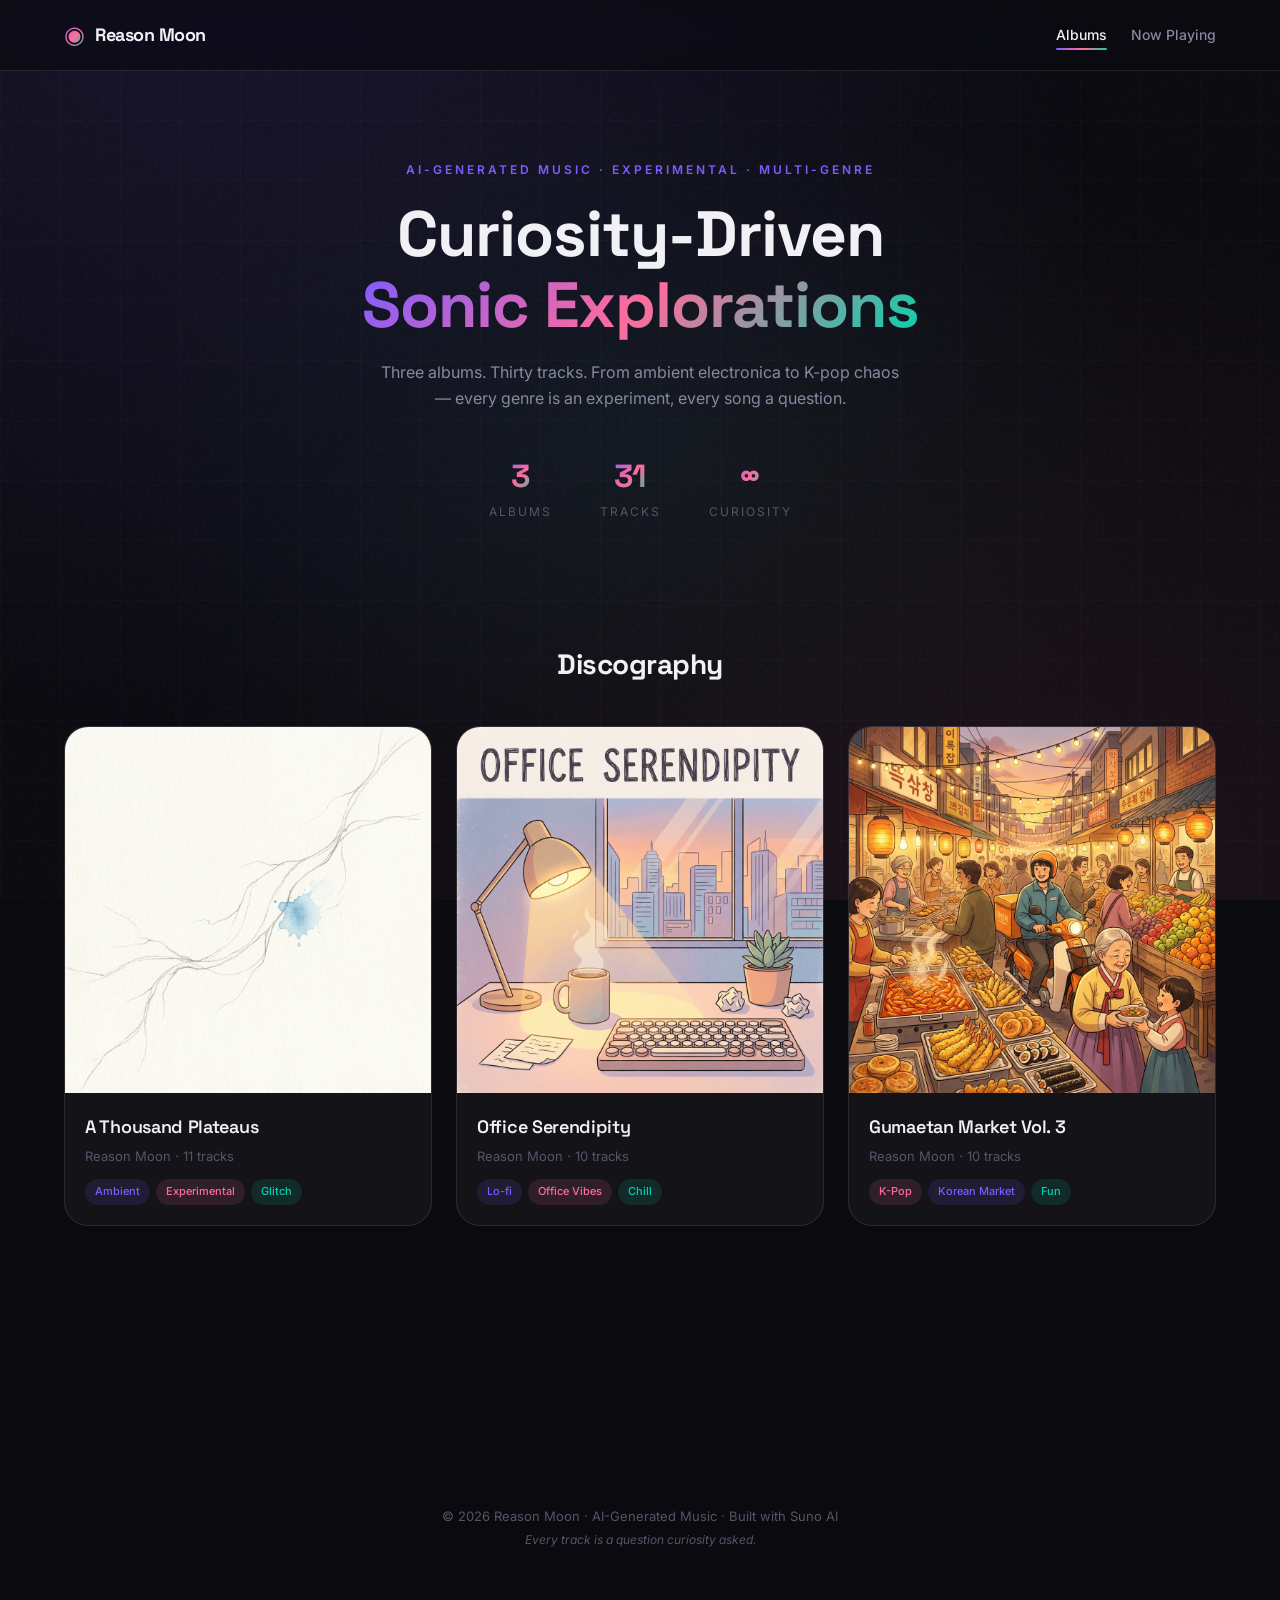
==== index.html @ c71a900c "feat: Premium multi-album showcase player with glassmorphism UI - Redesigned index.html with dark gr" ====
<!DOCTYPE html>
<html lang="en">
<head>
    <meta charset="UTF-8">
    <meta name="viewport" content="width=device-width, initial-scale=1.0">
    <meta name="description" content="Reason Moon — AI-generated experimental music albums. Curiosity-driven sonic explorations across ambient, lo-fi, industrial, shoegaze, K-pop and more.">
    <title>Reason Moon | Discography</title>
    <link rel="preconnect" href="https://fonts.googleapis.com">
    <link rel="preconnect" href="https://fonts.gstatic.com" crossorigin>
    <link href="https://fonts.googleapis.com/css2?family=Inter:wght@300;400;500;600;700&family=Space+Grotesk:wght@400;500;600;700&display=swap" rel="stylesheet">
    <link rel="stylesheet" href="style.css">
</head>
<body>
    <!-- Background Effects -->
    <div class="bg-gradient"></div>
    <div class="bg-noise"></div>
    <div class="bg-grid"></div>

    <!-- Header -->
    <header class="site-header">
        <div class="header-inner">
            <div class="logo">
                <span class="logo-icon">◉</span>
                <span class="logo-text">Reason Moon</span>
            </div>
            <nav class="nav-links">
                <a href="#albums" class="nav-link active">Albums</a>
                <a href="#now-playing" class="nav-link">Now Playing</a>
            </nav>
        </div>
    </header>

    <!-- Hero Section -->
    <section class="hero">
        <div class="hero-content">
            <p class="hero-tag">AI-Generated Music · Experimental · Multi-Genre</p>
            <h1 class="hero-title">Curiosity-Driven<br><span class="gradient-text">Sonic Explorations</span></h1>
            <p class="hero-desc">Three albums. Thirty tracks. From ambient electronica to K-pop chaos — every genre is an experiment, every song a question.</p>
            <div class="hero-stats">
                <div class="stat"><span class="stat-num" id="album-count">3</span><span class="stat-label">Albums</span></div>
                <div class="stat"><span class="stat-num" id="track-count">30</span><span class="stat-label">Tracks</span></div>
                <div class="stat"><span class="stat-num">∞</span><span class="stat-label">Curiosity</span></div>
            </div>
        </div>
    </section>

    <!-- Albums Grid -->
    <section class="albums-section" id="albums">
        <h2 class="section-title">Discography</h2>
        <div class="albums-grid" id="albums-grid">
            <!-- Rendered by JS -->
        </div>
    </section>

    <!-- Now Playing / Player -->
    <section class="player-section" id="now-playing">
        <div class="player-container" id="player-container">
            <!-- Album Detail View -->
            <div class="album-detail" id="album-detail" style="display:none;">
                <button class="back-btn" id="back-btn">← Back to Albums</button>
                <div class="album-header">
                    <div class="album-cover-large">
                        <img id="album-cover-img" src="" alt="Album Cover">
                        <div class="cover-glow"></div>
                    </div>
                    <div class="album-info">
                        <p class="album-artist" id="album-artist">Reason Moon</p>
                        <h2 class="album-title-large" id="album-title-large"></h2>
                        <p class="album-track-count" id="album-track-count"></p>
                    </div>
                </div>
                <div class="track-list" id="track-list">
                    <!-- Rendered by JS -->
                </div>
            </div>

            <!-- Audio Player Bar -->
            <div class="player-bar" id="player-bar" style="display:none;">
                <div class="player-bar-inner">
                    <div class="player-track-info">
                        <img class="player-thumb" id="player-thumb" src="" alt="">
                        <div class="player-meta">
                            <p class="player-track-title" id="player-track-title">—</p>
                            <p class="player-album-name" id="player-album-name">—</p>
                        </div>
                    </div>
                    <div class="player-controls">
                        <button class="ctrl-btn" id="btn-prev" title="Previous">⏮</button>
                        <button class="ctrl-btn ctrl-play" id="btn-play" title="Play/Pause">▶</button>
                        <button class="ctrl-btn" id="btn-next" title="Next">⏭</button>
                    </div>
                    <div class="player-progress-wrap">
                        <span class="time-current" id="time-current">0:00</span>
                        <div class="progress-bar" id="progress-bar">
                            <div class="progress-fill" id="progress-fill"></div>
                        </div>
                        <span class="time-total" id="time-total">0:00</span>
                    </div>
                    <div class="player-version-select">
                        <select id="version-select" class="version-dropdown">
                            <option value="0">Ver 1</option>
                            <option value="1">Ver 2</option>
                        </select>
                    </div>
                    <div class="player-volume">
                        <span class="vol-icon">🔊</span>
                        <input type="range" id="volume-slider" min="0" max="100" value="80" class="volume-slider">
                    </div>
                </div>
            </div>
        </div>
    </section>

    <!-- Lyrics Modal -->
    <div class="lyrics-modal" id="lyrics-modal" style="display:none;">
        <div class="lyrics-modal-inner">
            <button class="lyrics-close" id="lyrics-close">✕</button>
            <h3 class="lyrics-title" id="lyrics-song-title"></h3>
            <pre class="lyrics-text" id="lyrics-text"></pre>
        </div>
    </div>

    <!-- Footer -->
    <footer class="site-footer">
        <p>© 2026 Reason Moon · AI-Generated Music · Built with Suno AI</p>
        <p class="footer-sub">Every track is a question curiosity asked.</p>
    </footer>

    <audio id="audio-player" preload="auto"></audio>
    <script src="script.js"></script>
</body>
</html>
---- style.css ----
/* === Design System === */
:root {
    --bg-deep: #0a0a0f;
    --bg-surface: #12121a;
    --bg-card: rgba(255,255,255,0.04);
    --bg-card-hover: rgba(255,255,255,0.08);
    --glass: rgba(255,255,255,0.06);
    --glass-border: rgba(255,255,255,0.1);
    --text-primary: #f0f0f5;
    --text-secondary: #8888a0;
    --text-muted: #55556a;
    --accent-1: #7c5cff;
    --accent-2: #ff6b9d;
    --accent-3: #00d4aa;
    --gradient-main: linear-gradient(135deg, #7c5cff 0%, #ff6b9d 50%, #00d4aa 100%);
    --gradient-warm: linear-gradient(135deg, #ff6b9d, #ffa64d);
    --gradient-cool: linear-gradient(135deg, #7c5cff, #00d4aa);
    --radius-sm: 8px;
    --radius-md: 16px;
    --radius-lg: 24px;
    --radius-xl: 32px;
    --font-primary: 'Inter', -apple-system, sans-serif;
    --font-display: 'Space Grotesk', sans-serif;
    --shadow-glow: 0 0 60px rgba(124,92,255,0.15);
    --transition: 0.3s cubic-bezier(0.4, 0, 0.2, 1);
}

/* === Reset & Base === */
*, *::before, *::after { margin:0; padding:0; box-sizing:border-box; }
html { scroll-behavior: smooth; }
body {
    font-family: var(--font-primary);
    background: var(--bg-deep);
    color: var(--text-primary);
    min-height: 100vh;
    overflow-x: hidden;
    line-height: 1.6;
}

/* === Background Effects === */
.bg-gradient {
    position: fixed; inset: 0; z-index: -3;
    background: radial-gradient(ellipse at 20% 0%, rgba(124,92,255,0.12) 0%, transparent 60%),
                radial-gradient(ellipse at 80% 100%, rgba(255,107,157,0.08) 0%, transparent 60%),
                radial-gradient(ellipse at 50% 50%, rgba(0,212,170,0.05) 0%, transparent 60%);
}
.bg-noise {
    position: fixed; inset: 0; z-index: -2;
    opacity: 0.03;
    background-image: url("data:image/svg+xml,%3Csvg viewBox='0 0 256 256' xmlns='http://www.w3.org/2000/svg'%3E%3Cfilter id='noise'%3E%3CfeTurbulence type='fractalNoise' baseFrequency='0.9' numOctaves='4' stitchTiles='stitch'/%3E%3C/filter%3E%3Crect width='100%25' height='100%25' filter='url(%23noise)'/%3E%3C/svg%3E");
}
.bg-grid {
    position: fixed; inset: 0; z-index: -1;
    background-size: 60px 60px;
    background-image: linear-gradient(rgba(255,255,255,0.02) 1px, transparent 1px),
                      linear-gradient(90deg, rgba(255,255,255,0.02) 1px, transparent 1px);
}

/* === Header === */
.site-header {
    position: fixed; top: 0; left: 0; right: 0; z-index: 100;
    backdrop-filter: blur(20px) saturate(180%);
    background: rgba(10,10,15,0.7);
    border-bottom: 1px solid var(--glass-border);
}
.header-inner {
    max-width: 1200px; margin: 0 auto;
    padding: 16px 24px;
    display: flex; align-items: center; justify-content: space-between;
}
.logo { display: flex; align-items: center; gap: 10px; }
.logo-icon {
    font-size: 24px;
    background: var(--gradient-main);
    -webkit-background-clip: text; background-clip: text;
    -webkit-text-fill-color: transparent;
}
.logo-text { font-family: var(--font-display); font-weight: 700; font-size: 18px; letter-spacing: -0.5px; }
.nav-links { display: flex; gap: 24px; }
.nav-link {
    text-decoration: none; color: var(--text-secondary); font-size: 14px; font-weight: 500;
    transition: var(--transition); position: relative;
}
.nav-link:hover, .nav-link.active { color: var(--text-primary); }
.nav-link.active::after {
    content: ''; position: absolute; bottom: -4px; left: 0; right: 0; height: 2px;
    background: var(--gradient-main); border-radius: 1px;
}

/* === Hero === */
.hero {
    padding: 160px 24px 80px;
    text-align: center;
    max-width: 800px; margin: 0 auto;
}
.hero-tag {
    font-size: 12px; font-weight: 600; text-transform: uppercase; letter-spacing: 3px;
    color: var(--accent-1); margin-bottom: 20px;
}
.hero-title {
    font-family: var(--font-display);
    font-size: clamp(36px, 6vw, 64px);
    font-weight: 700; line-height: 1.1;
    margin-bottom: 20px; letter-spacing: -1px;
}
.gradient-text {
    background: var(--gradient-main);
    -webkit-background-clip: text; background-clip: text;
    -webkit-text-fill-color: transparent;
}
.hero-desc { color: var(--text-secondary); font-size: 16px; max-width: 520px; margin: 0 auto 40px; }
.hero-stats { display: flex; justify-content: center; gap: 48px; }
.stat { display: flex; flex-direction: column; align-items: center; }
.stat-num {
    font-family: var(--font-display); font-size: 32px; font-weight: 700;
    background: var(--gradient-main);
    -webkit-background-clip: text; background-clip: text;
    -webkit-text-fill-color: transparent;
}
.stat-label { font-size: 12px; color: var(--text-muted); text-transform: uppercase; letter-spacing: 2px; }

/* === Section Titles === */
.section-title {
    font-family: var(--font-display); font-size: 28px; font-weight: 700;
    text-align: center; margin-bottom: 40px;
    letter-spacing: -0.5px;
}

/* === Albums Grid === */
.albums-section { max-width: 1200px; margin: 0 auto; padding: 40px 24px 80px; }
.albums-grid {
    display: grid;
    grid-template-columns: repeat(auto-fit, minmax(320px, 1fr));
    gap: 24px;
}
.album-card {
    background: var(--bg-card);
    border: 1px solid var(--glass-border);
    border-radius: var(--radius-lg);
    overflow: hidden; cursor: pointer;
    transition: var(--transition);
    position: relative;
}
.album-card:hover {
    background: var(--bg-card-hover);
    transform: translateY(-4px);
    box-shadow: var(--shadow-glow);
    border-color: rgba(124,92,255,0.3);
}
.album-card-cover {
    aspect-ratio: 1; overflow: hidden; position: relative;
}
.album-card-cover img {
    width: 100%; height: 100%; object-fit: cover;
    transition: transform 0.6s ease;
}
.album-card:hover .album-card-cover img { transform: scale(1.05); }
.album-card-overlay {
    position: absolute; inset: 0;
    background: linear-gradient(to top, rgba(10,10,15,0.9) 0%, transparent 50%);
    display: flex; align-items: flex-end; padding: 24px;
    opacity: 0; transition: var(--transition);
}
.album-card:hover .album-card-overlay { opacity: 1; }
.album-card-play {
    width: 56px; height: 56px; border-radius: 50%;
    background: var(--accent-1); border: none;
    color: white; font-size: 24px; cursor: pointer;
    display: flex; align-items: center; justify-content: center;
    box-shadow: 0 4px 20px rgba(124,92,255,0.4);
    transition: var(--transition);
}
.album-card-play:hover { transform: scale(1.1); background: #8d70ff; }
.album-card-info { padding: 20px; }
.album-card-title {
    font-family: var(--font-display); font-size: 18px; font-weight: 600;
    margin-bottom: 4px; letter-spacing: -0.3px;
}
.album-card-meta { font-size: 13px; color: var(--text-muted); }
.album-card-tags { display: flex; gap: 6px; margin-top: 12px; flex-wrap: wrap; }
.tag {
    font-size: 11px; padding: 4px 10px; border-radius: 20px;
    background: rgba(124,92,255,0.12); color: var(--accent-1);
    font-weight: 500;
}
.tag.warm { background: rgba(255,107,157,0.12); color: var(--accent-2); }
.tag.cool { background: rgba(0,212,170,0.12); color: var(--accent-3); }

/* === Album Detail === */
.player-section {
    max-width: 1200px; margin: 0 auto;
    padding: 0 24px 160px;
}
.album-detail { animation: fadeIn 0.4s ease; }
@keyframes fadeIn { from { opacity:0; transform: translateY(20px); } to { opacity:1; transform: translateY(0); } }

.back-btn {
    background: none; border: 1px solid var(--glass-border); color: var(--text-secondary);
    padding: 8px 20px; border-radius: var(--radius-sm); cursor: pointer;
    font-size: 14px; margin-bottom: 32px; transition: var(--transition);
}
.back-btn:hover { color: var(--text-primary); border-color: var(--accent-1); }

.album-header { display: flex; gap: 32px; margin-bottom: 40px; align-items: flex-start; }
.album-cover-large {
    width: 240px; height: 240px; flex-shrink: 0;
    border-radius: var(--radius-md); overflow: hidden;
    position: relative;
    box-shadow: 0 20px 60px rgba(0,0,0,0.5);
}
.album-cover-large img { width: 100%; height: 100%; object-fit: cover; }
.cover-glow {
    position: absolute; inset: -20px; z-index: -1;
    background: inherit; filter: blur(40px); opacity: 0.4;
}
.album-info { display: flex; flex-direction: column; justify-content: center; gap: 8px; }
.album-artist { font-size: 14px; color: var(--accent-1); font-weight: 600; text-transform: uppercase; letter-spacing: 2px; }
.album-title-large { font-family: var(--font-display); font-size: 36px; font-weight: 700; letter-spacing: -1px; line-height: 1.1; }
.album-track-count { color: var(--text-muted); font-size: 14px; }

/* === Track List === */
.track-list { display: flex; flex-direction: column; gap: 2px; }
.track-item {
    display: grid; grid-template-columns: 40px 48px 1fr auto auto;
    align-items: center; gap: 16px;
    padding: 12px 16px;
    border-radius: var(--radius-sm);
    cursor: pointer; transition: var(--transition);
}
.track-item:hover { background: var(--bg-card-hover); }
.track-item.active { background: rgba(124,92,255,0.1); }
.track-item.active .track-num { color: var(--accent-1); }
.track-num { font-size: 14px; color: var(--text-muted); text-align: center; font-variant-numeric: tabular-nums; }
.track-thumb { width: 48px; height: 48px; border-radius: 6px; object-fit: cover; }
.track-title-col { display: flex; flex-direction: column; }
.track-title { font-size: 15px; font-weight: 500; }
.track-genre { font-size: 12px; color: var(--text-muted); }
.track-lyrics-btn {
    background: none; border: 1px solid var(--glass-border); color: var(--text-muted);
    padding: 4px 12px; border-radius: 20px; font-size: 11px; cursor: pointer;
    transition: var(--transition);
}
.track-lyrics-btn:hover { border-color: var(--accent-2); color: var(--accent-2); }
.track-duration { font-size: 13px; color: var(--text-muted); font-variant-numeric: tabular-nums; }

/* === Player Bar === */
.player-bar {
    position: fixed; bottom: 0; left: 0; right: 0; z-index: 200;
    background: rgba(10,10,15,0.9);
    backdrop-filter: blur(30px) saturate(180%);
    border-top: 1px solid var(--glass-border);
    animation: slideUp 0.4s ease;
}
@keyframes slideUp { from { transform: translateY(100%); } to { transform: translateY(0); } }

.player-bar-inner {
    max-width: 1400px; margin: 0 auto;
    padding: 12px 24px;
    display: flex; align-items: center; gap: 20px;
}
.player-track-info { display: flex; align-items: center; gap: 12px; min-width: 200px; }
.player-thumb { width: 48px; height: 48px; border-radius: 6px; object-fit: cover; }
.player-meta { overflow: hidden; }
.player-track-title { font-size: 14px; font-weight: 600; white-space: nowrap; overflow: hidden; text-overflow: ellipsis; }
.player-album-name { font-size: 12px; color: var(--text-muted); white-space: nowrap; overflow: hidden; text-overflow: ellipsis; }

.player-controls { display: flex; align-items: center; gap: 8px; }
.ctrl-btn {
    width: 36px; height: 36px; border: none; border-radius: 50%;
    background: transparent; color: var(--text-secondary); font-size: 16px;
    cursor: pointer; transition: var(--transition);
    display: flex; align-items: center; justify-content: center;
}
.ctrl-btn:hover { color: var(--text-primary); background: var(--bg-card-hover); }
.ctrl-play {
    width: 44px; height: 44px; font-size: 18px;
    background: var(--accent-1); color: white;
}
.ctrl-play:hover { background: #8d70ff; transform: scale(1.05); }

.player-progress-wrap {
    flex: 1; display: flex; align-items: center; gap: 10px;
}
.time-current, .time-total { font-size: 12px; color: var(--text-muted); font-variant-numeric: tabular-nums; min-width: 36px; }
.time-total { text-align: right; }
.progress-bar {
    flex: 1; height: 4px; background: rgba(255,255,255,0.1);
    border-radius: 2px; cursor: pointer; position: relative;
}
.progress-bar:hover { height: 6px; }
.progress-fill {
    height: 100%; background: var(--gradient-main);
    border-radius: 2px; width: 0%; transition: width 0.1s linear;
}

.version-dropdown {
    background: var(--bg-card); border: 1px solid var(--glass-border);
    color: var(--text-secondary); padding: 6px 10px; border-radius: var(--radius-sm);
    font-size: 12px; cursor: pointer;
}
.version-dropdown:focus { outline: none; border-color: var(--accent-1); }

.player-volume { display: flex; align-items: center; gap: 8px; }
.vol-icon { font-size: 16px; }
.volume-slider {
    width: 80px; height: 4px; -webkit-appearance: none; appearance: none;
    background: rgba(255,255,255,0.15); border-radius: 2px; outline: none;
}
.volume-slider::-webkit-slider-thumb {
    -webkit-appearance: none; width: 14px; height: 14px;
    background: var(--accent-1); border-radius: 50%; cursor: pointer;
}

/* === Lyrics Modal === */
.lyrics-modal {
    position: fixed; inset: 0; z-index: 300;
    background: rgba(0,0,0,0.8);
    backdrop-filter: blur(10px);
    display: flex; align-items: center; justify-content: center;
    animation: fadeIn 0.3s ease;
}
.lyrics-modal-inner {
    background: var(--bg-surface); border: 1px solid var(--glass-border);
    border-radius: var(--radius-lg); padding: 40px;
    max-width: 600px; width: 90%; max-height: 80vh; overflow-y: auto;
    position: relative;
}
.lyrics-close {
    position: absolute; top: 16px; right: 16px;
    background: none; border: none; color: var(--text-muted);
    font-size: 20px; cursor: pointer; transition: var(--transition);
}
.lyrics-close:hover { color: var(--text-primary); }
.lyrics-title {
    font-family: var(--font-display); font-size: 20px; font-weight: 600;
    margin-bottom: 24px; padding-right: 30px;
}
.lyrics-text {
    font-family: var(--font-primary); font-size: 14px; line-height: 1.8;
    color: var(--text-secondary); white-space: pre-wrap; word-wrap: break-word;
}

/* === Footer === */
.site-footer {
    text-align: center; padding: 40px 24px 120px;
    font-size: 13px; color: var(--text-muted);
}
.footer-sub { margin-top: 4px; font-style: italic; font-size: 12px; }

/* === Responsive === */
@media (max-width: 768px) {
    .hero-title { font-size: 32px; }
    .hero-stats { gap: 24px; }
    .album-header { flex-direction: column; align-items: center; text-align: center; }
    .album-cover-large { width: 200px; height: 200px; }
    .album-title-large { font-size: 24px; }
    .track-item { grid-template-columns: 32px 40px 1fr auto; gap: 10px; padding: 10px 12px; }
    .track-lyrics-btn { display: none; }
    .player-bar-inner { flex-wrap: wrap; gap: 10px; padding: 10px 16px; }
    .player-progress-wrap { order: 10; width: 100%; }
    .player-volume { display: none; }
    .player-version-select { display: none; }
    .albums-grid { grid-template-columns: 1fr; }
}

/* === Scrollbar === */
::-webkit-scrollbar { width: 6px; }
::-webkit-scrollbar-track { background: transparent; }
::-webkit-scrollbar-thumb { background: rgba(255,255,255,0.1); border-radius: 3px; }
::-webkit-scrollbar-thumb:hover { background: rgba(255,255,255,0.2); }
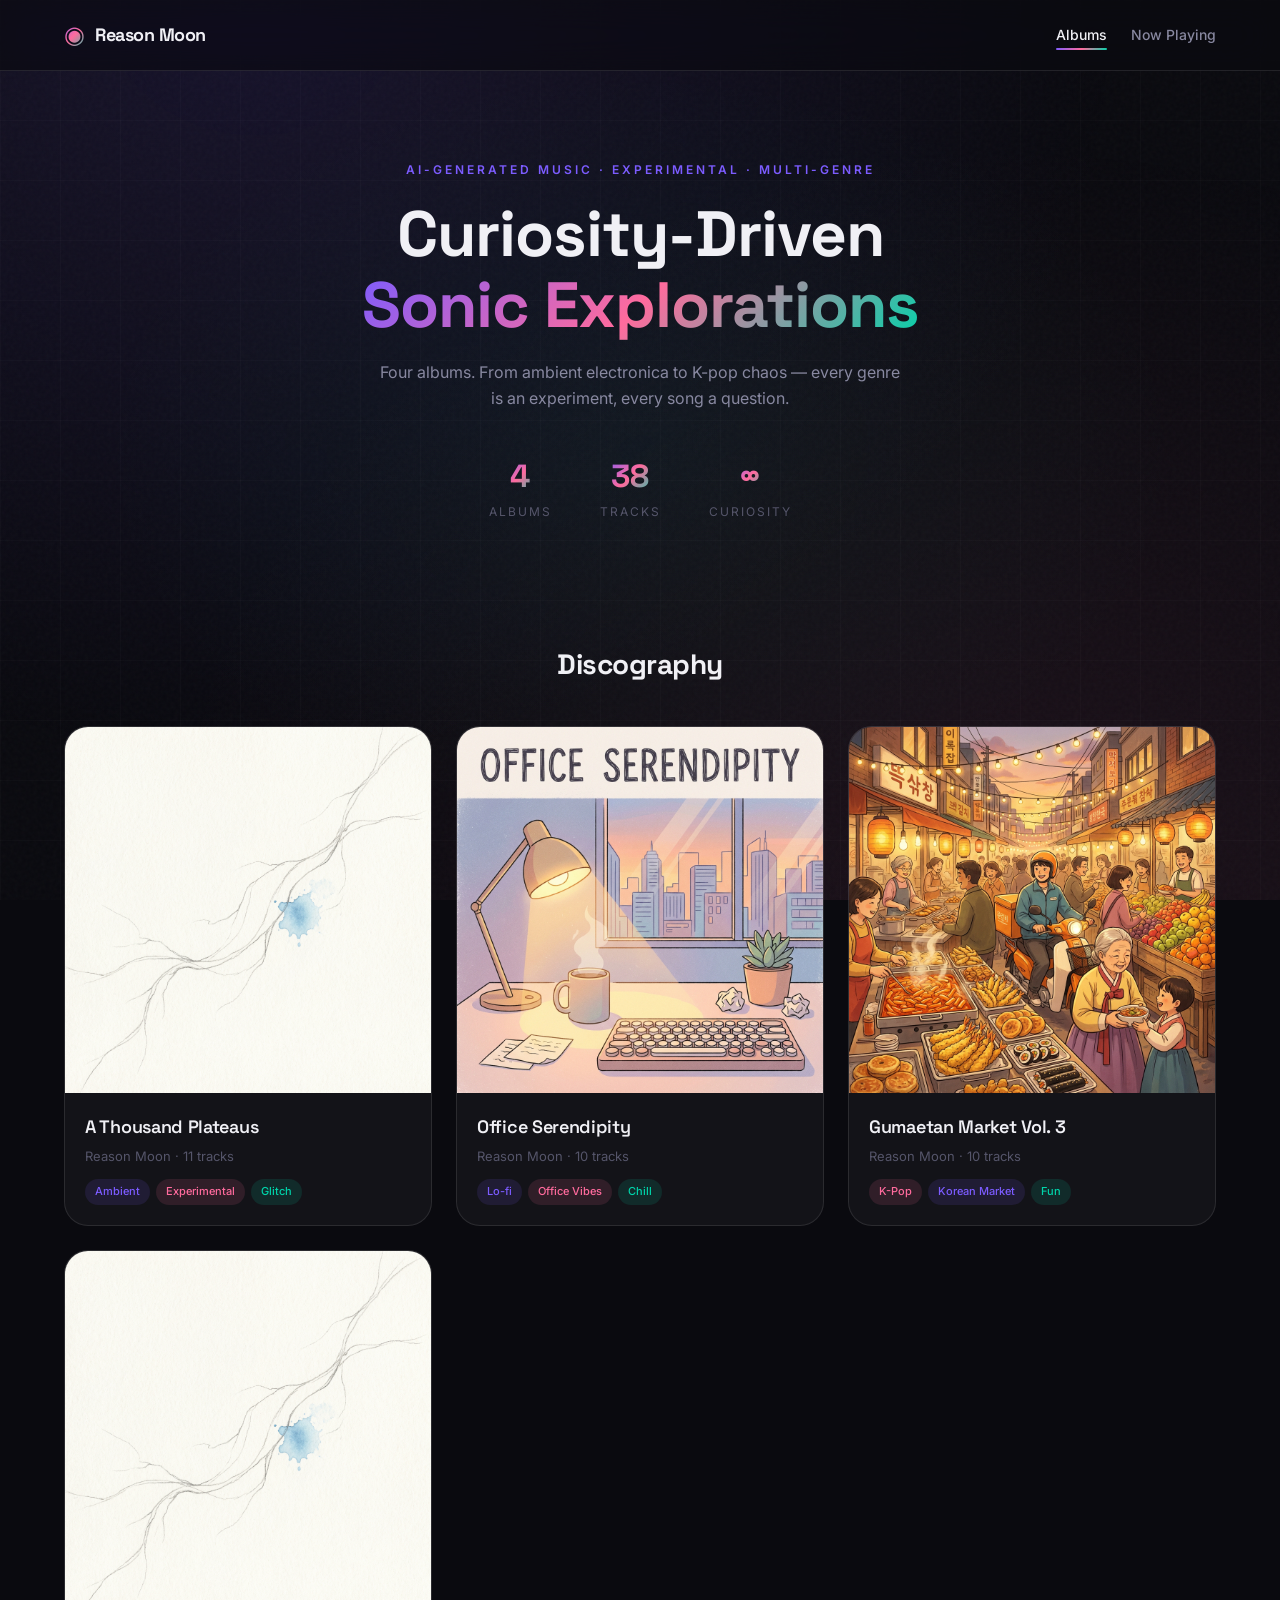
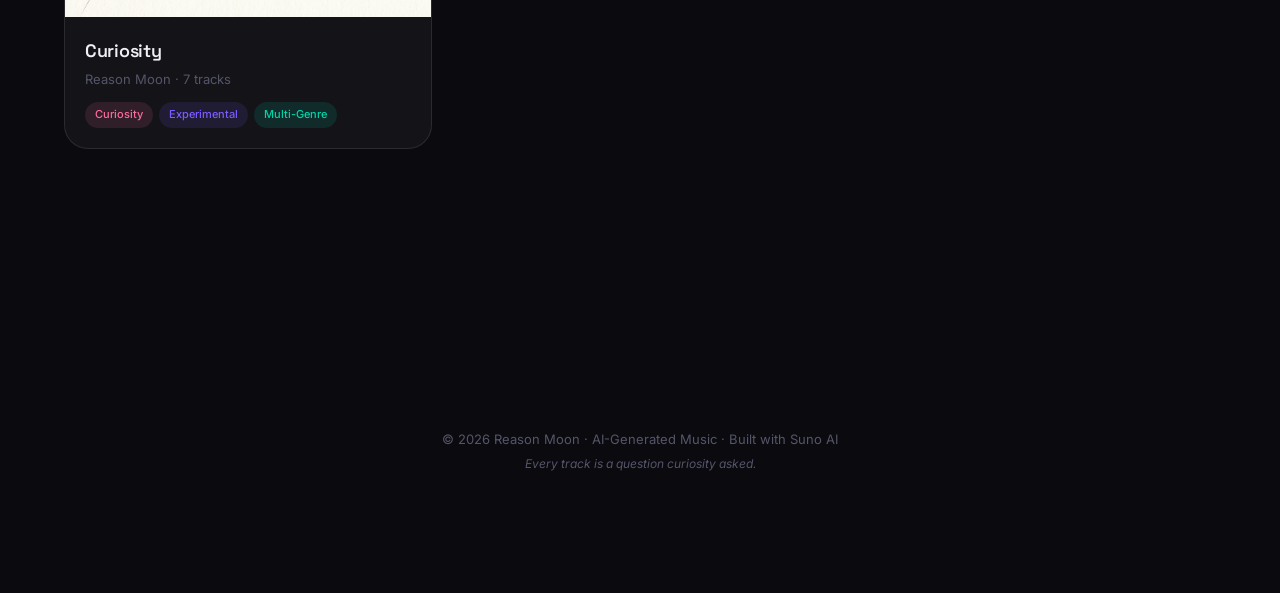
==== commit 7f82cc22: "fix: Update hero text and add Curiosity album tags to player" ====
--- a/index.html
+++ b/index.html
@@ -1,15 +1,20 @@
 <!DOCTYPE html>
 <html lang="en">
+
 <head>
     <meta charset="UTF-8">
     <meta name="viewport" content="width=device-width, initial-scale=1.0">
-    <meta name="description" content="Reason Moon — AI-generated experimental music albums. Curiosity-driven sonic explorations across ambient, lo-fi, industrial, shoegaze, K-pop and more.">
+    <meta name="description"
+        content="Reason Moon — AI-generated experimental music albums. Curiosity-driven sonic explorations across ambient, lo-fi, industrial, shoegaze, K-pop and more.">
     <title>Reason Moon | Discography</title>
     <link rel="preconnect" href="https://fonts.googleapis.com">
     <link rel="preconnect" href="https://fonts.gstatic.com" crossorigin>
-    <link href="https://fonts.googleapis.com/css2?family=Inter:wght@300;400;500;600;700&family=Space+Grotesk:wght@400;500;600;700&display=swap" rel="stylesheet">
+    <link
+        href="https://fonts.googleapis.com/css2?family=Inter:wght@300;400;500;600;700&family=Space+Grotesk:wght@400;500;600;700&display=swap"
+        rel="stylesheet">
     <link rel="stylesheet" href="style.css">
 </head>
+
 <body>
     <!-- Background Effects -->
     <div class="bg-gradient"></div>
@@ -35,10 +40,13 @@
         <div class="hero-content">
             <p class="hero-tag">AI-Generated Music · Experimental · Multi-Genre</p>
             <h1 class="hero-title">Curiosity-Driven<br><span class="gradient-text">Sonic Explorations</span></h1>
-            <p class="hero-desc">Three albums. Thirty tracks. From ambient electronica to K-pop chaos — every genre is an experiment, every song a question.</p>
+            <p class="hero-desc">Four albums. From ambient electronica to K-pop chaos — every genre is an experiment,
+                every song a question.</p>
             <div class="hero-stats">
-                <div class="stat"><span class="stat-num" id="album-count">3</span><span class="stat-label">Albums</span></div>
-                <div class="stat"><span class="stat-num" id="track-count">30</span><span class="stat-label">Tracks</span></div>
+                <div class="stat"><span class="stat-num" id="album-count">3</span><span class="stat-label">Albums</span>
+                </div>
+                <div class="stat"><span class="stat-num" id="track-count">30</span><span
+                        class="stat-label">Tracks</span></div>
                 <div class="stat"><span class="stat-num">∞</span><span class="stat-label">Curiosity</span></div>
             </div>
         </div>
@@ -129,4 +137,5 @@
     <audio id="audio-player" preload="auto"></audio>
     <script src="script.js"></script>
 </body>
-</html>
+
+</html>
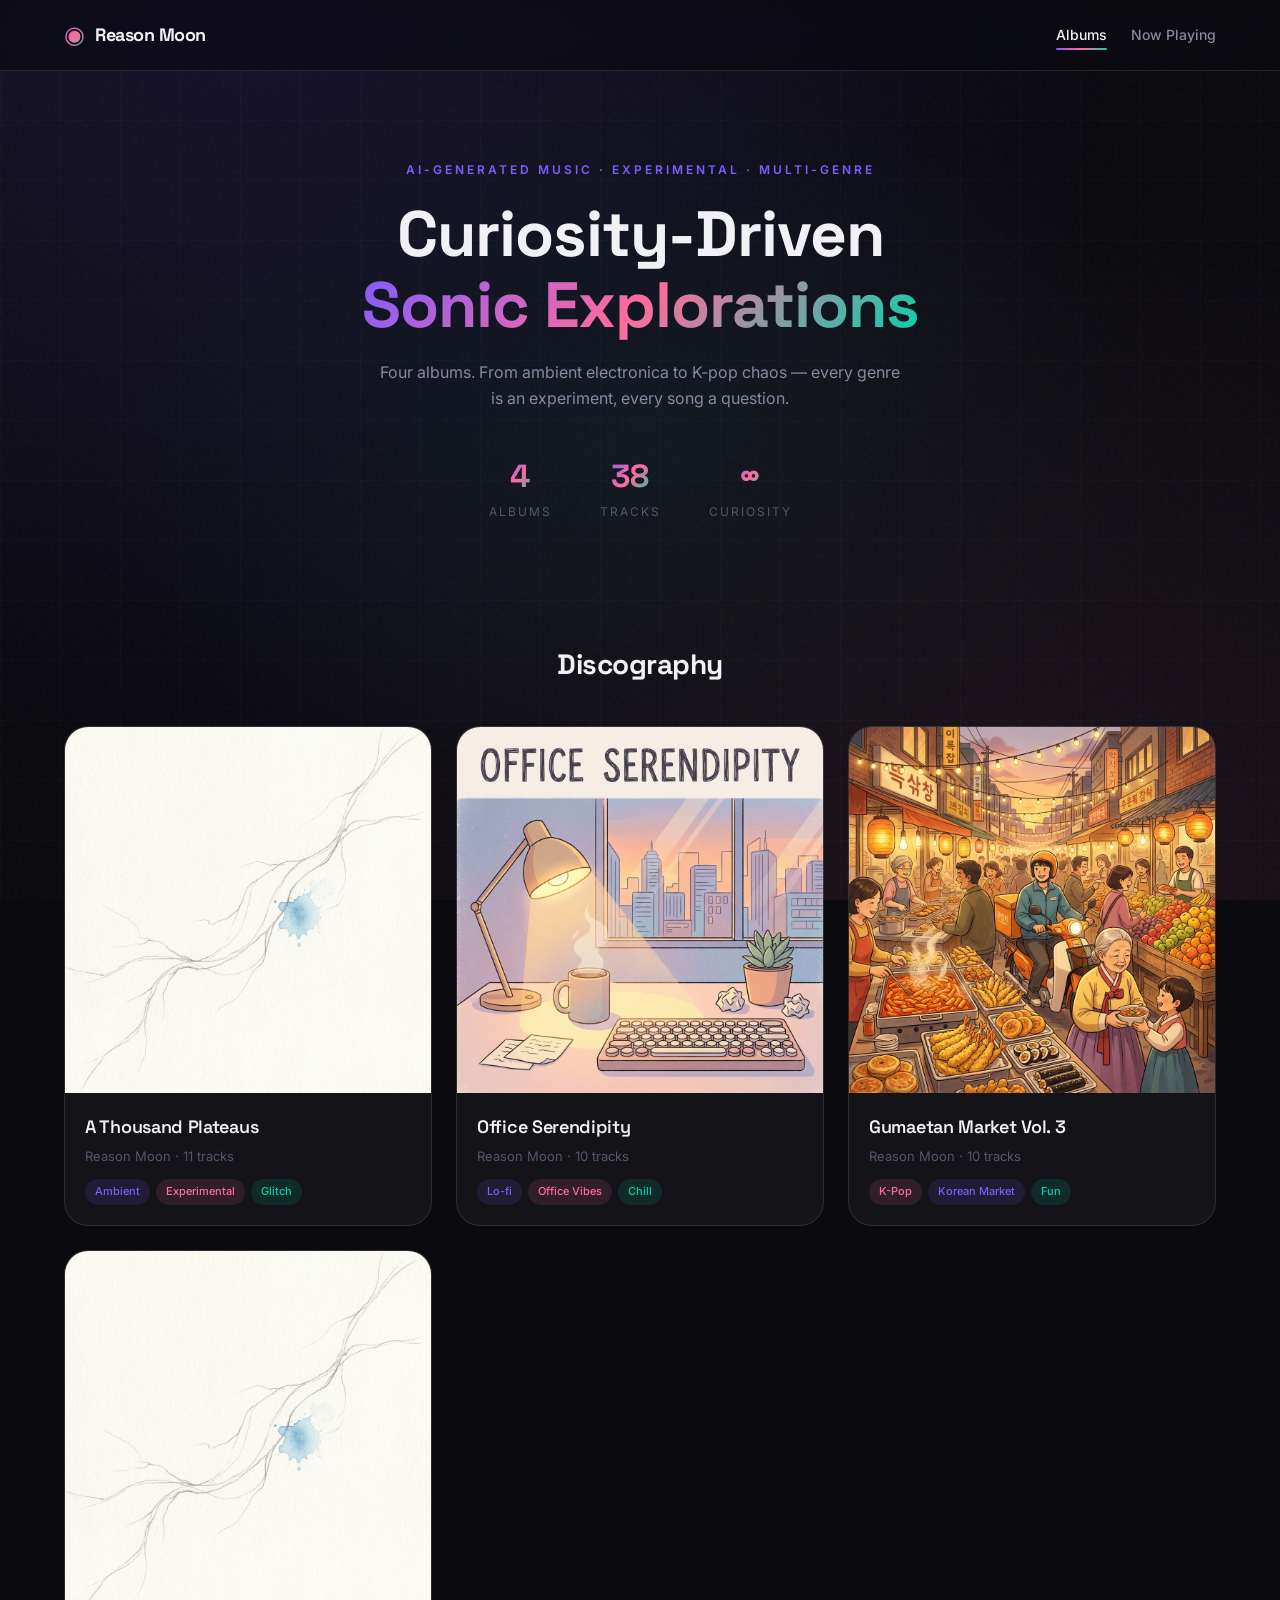
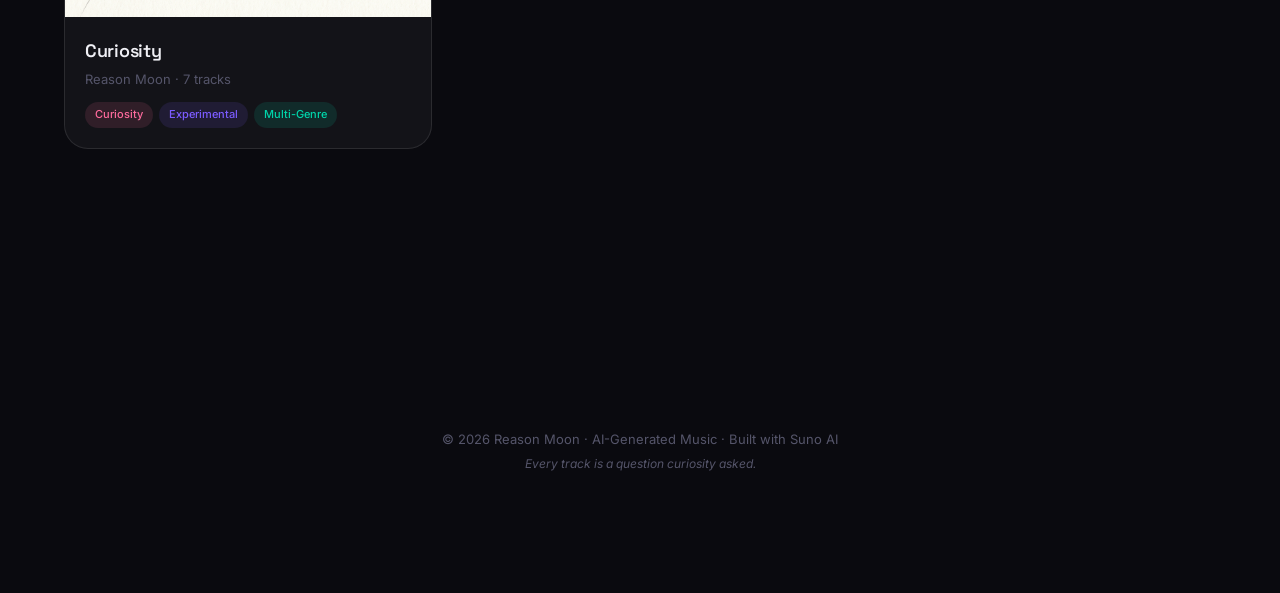
==== commit d70b2a2a: "feat: Full-screen background visualizer covering entire viewport" ====
--- a/index.html
+++ b/index.html
@@ -20,6 +20,8 @@
     <div class="bg-gradient"></div>
     <div class="bg-noise"></div>
     <div class="bg-grid"></div>
+    <!-- Full-Screen Soundwave Visualizer -->
+    <canvas class="visualizer-canvas" id="visualizer-canvas"></canvas>
 
     <!-- Header -->
     <header class="site-header">
@@ -104,6 +106,12 @@
                         </div>
                         <span class="time-total" id="time-total">0:00</span>
                     </div>
+                    <div class="visualizer-controls" id="visualizer-controls">
+                        <button class="viz-btn active" data-viz="ocean" title="Ocean">🌊</button>
+                        <button class="viz-btn" data-viz="bars" title="Bars">📊</button>
+                        <button class="viz-btn" data-viz="circle" title="Circle">⭕</button>
+                        <button class="viz-btn" data-viz="waveform" title="Wave">〰️</button>
+                    </div>
                     <div class="player-version-select">
                         <select id="version-select" class="version-dropdown">
                             <option value="0">Ver 1</option>
@@ -134,7 +142,8 @@
         <p class="footer-sub">Every track is a question curiosity asked.</p>
     </footer>
 
-    <audio id="audio-player" preload="auto"></audio>
+    <audio id="audio-player" preload="auto" crossorigin="anonymous"></audio>
+    <script src="assets/visualizer.js"></script>
     <script src="script.js"></script>
 </body>
 
--- a/style.css
+++ b/style.css
@@ -253,6 +253,52 @@
 }
 @keyframes slideUp { from { transform: translateY(100%); } to { transform: translateY(0); } }
 
+/* === Visualizer Canvas (Full-Screen Background) === */
+.visualizer-canvas {
+    position: fixed;
+    inset: 0;
+    width: 100vw;
+    height: 100vh;
+    z-index: 0;
+    pointer-events: none;
+    opacity: 0.6;
+    transition: opacity 0.6s ease;
+}
+.visualizer-canvas.active {
+    opacity: 0.8;
+}
+
+/* === Visualizer Controls === */
+.visualizer-controls {
+    display: flex;
+    gap: 4px;
+    align-items: center;
+}
+.viz-btn {
+    width: 32px; height: 32px;
+    border: 1px solid var(--glass-border);
+    border-radius: 6px;
+    background: transparent;
+    color: var(--text-muted);
+    font-size: 14px;
+    cursor: pointer;
+    transition: var(--transition);
+    display: flex;
+    align-items: center;
+    justify-content: center;
+}
+.viz-btn:hover {
+    border-color: var(--accent-1);
+    color: var(--text-primary);
+    background: rgba(124,92,255,0.1);
+}
+.viz-btn.active {
+    background: rgba(124,92,255,0.2);
+    border-color: var(--accent-1);
+    color: var(--text-primary);
+    box-shadow: 0 0 8px rgba(124,92,255,0.3);
+}
+
 .player-bar-inner {
     max-width: 1400px; margin: 0 auto;
     padding: 12px 24px;
@@ -360,6 +406,7 @@
     .player-progress-wrap { order: 10; width: 100%; }
     .player-volume { display: none; }
     .player-version-select { display: none; }
+    .visualizer-controls { display: none; }
     .albums-grid { grid-template-columns: 1fr; }
 }
 
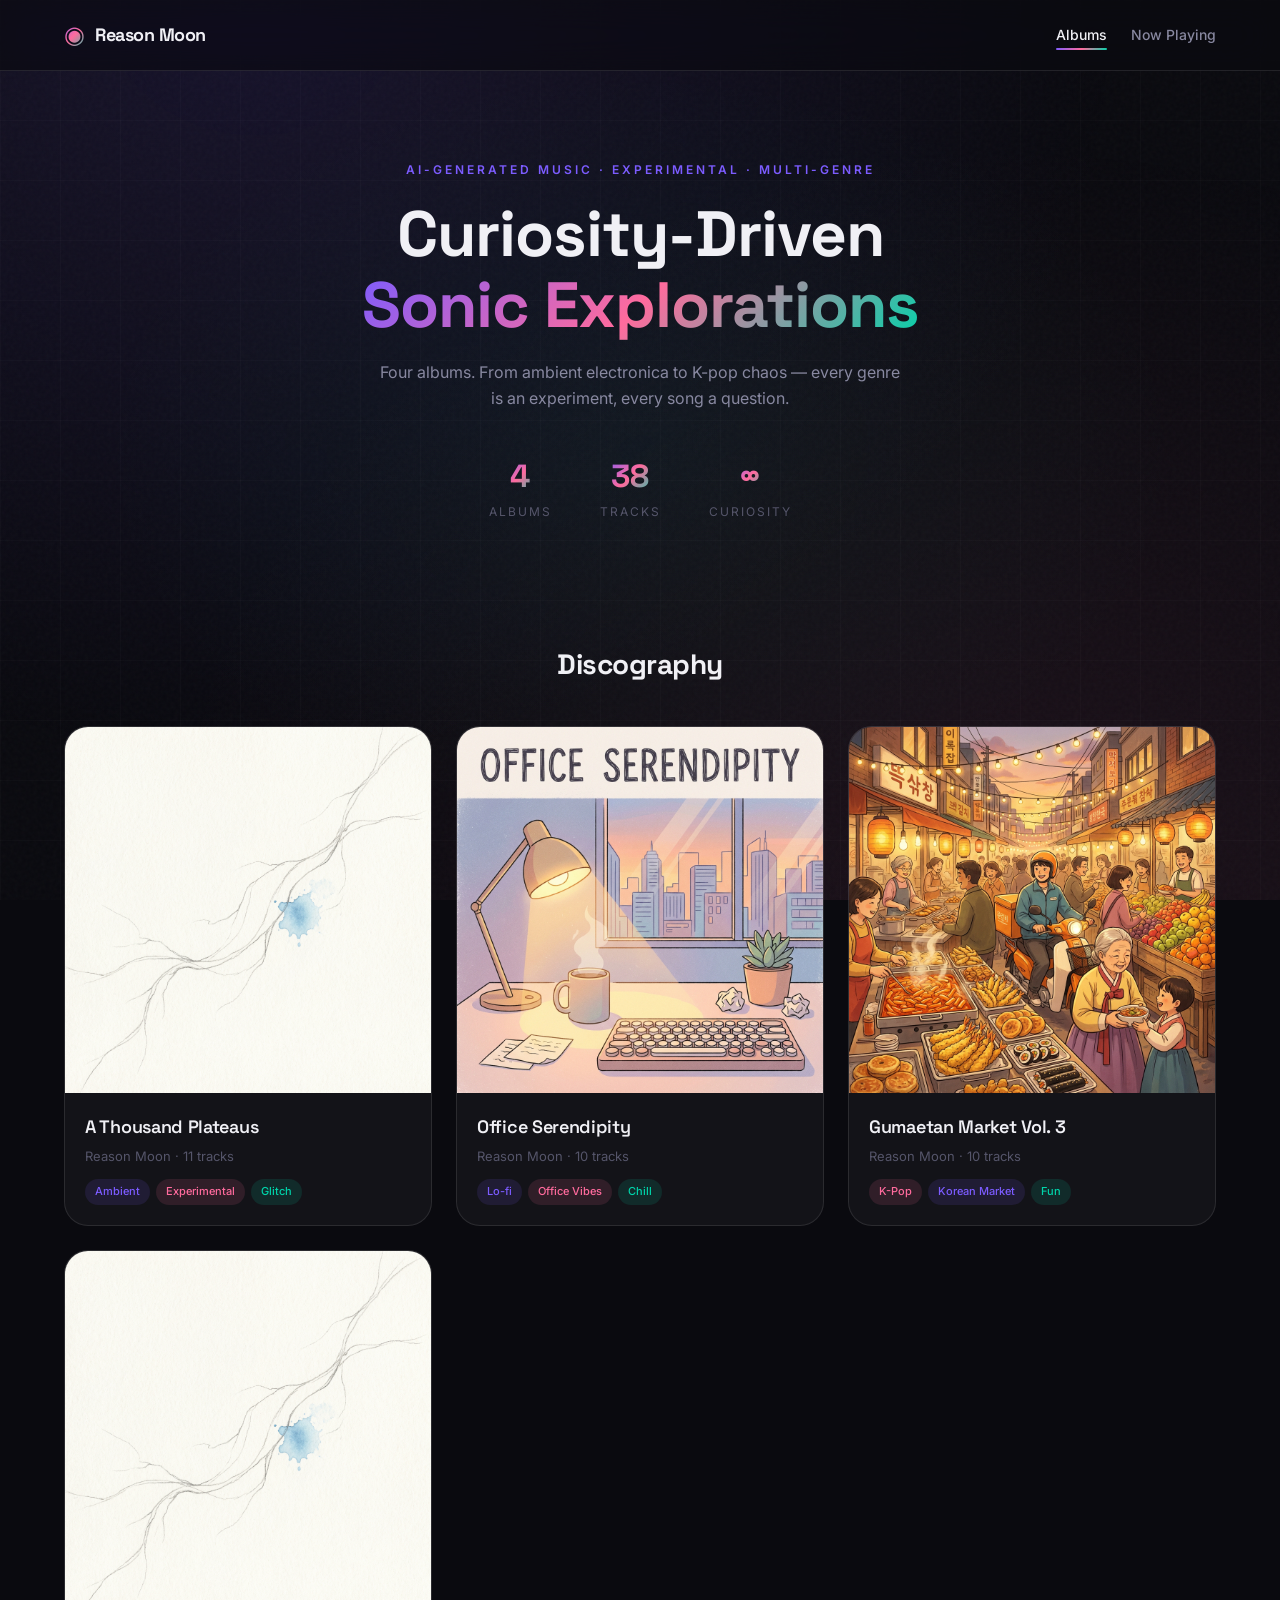
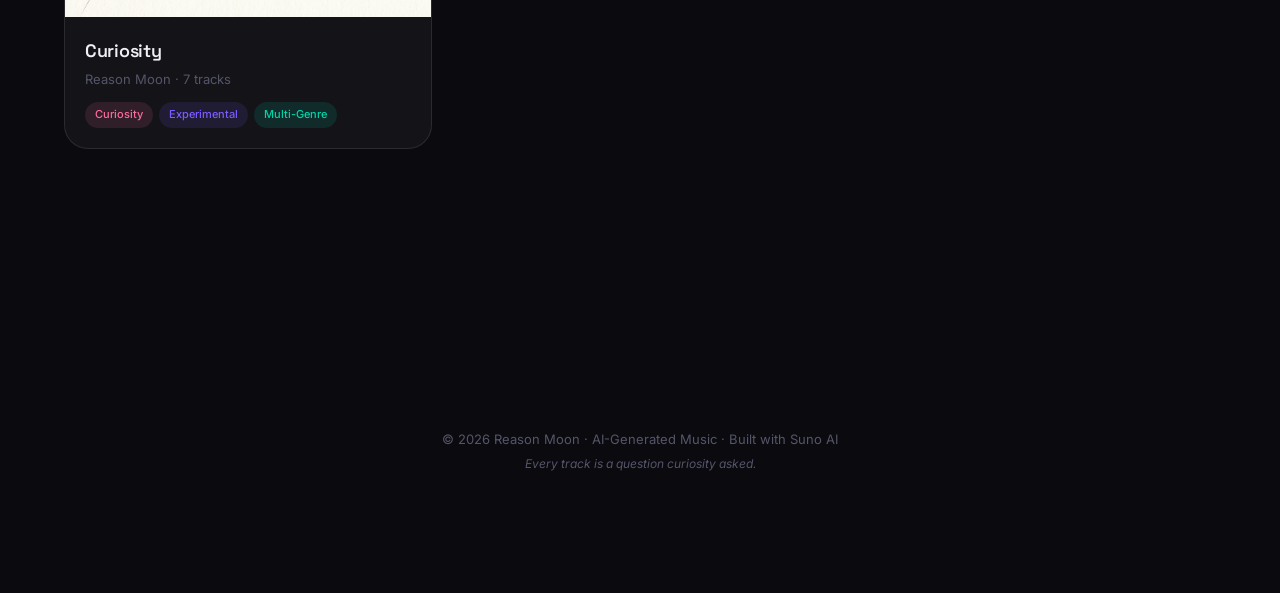
==== commit bedbcac5: "fix: Re-add crossorigin=anonymous for AnalyserNode audio data access" ====
--- a/style.css
+++ b/style.css
@@ -256,16 +256,16 @@
 /* === Visualizer Canvas (Full-Screen Background) === */
 .visualizer-canvas {
     position: fixed;
-    inset: 0;
+    top: 0;
+    left: 0;
     width: 100vw;
     height: 100vh;
-    z-index: 0;
+    z-index: 1;
     pointer-events: none;
-    opacity: 0.6;
-    transition: opacity 0.6s ease;
+    opacity: 0.9;
 }
 .visualizer-canvas.active {
-    opacity: 0.8;
+    opacity: 1;
 }
 
 /* === Visualizer Controls === */
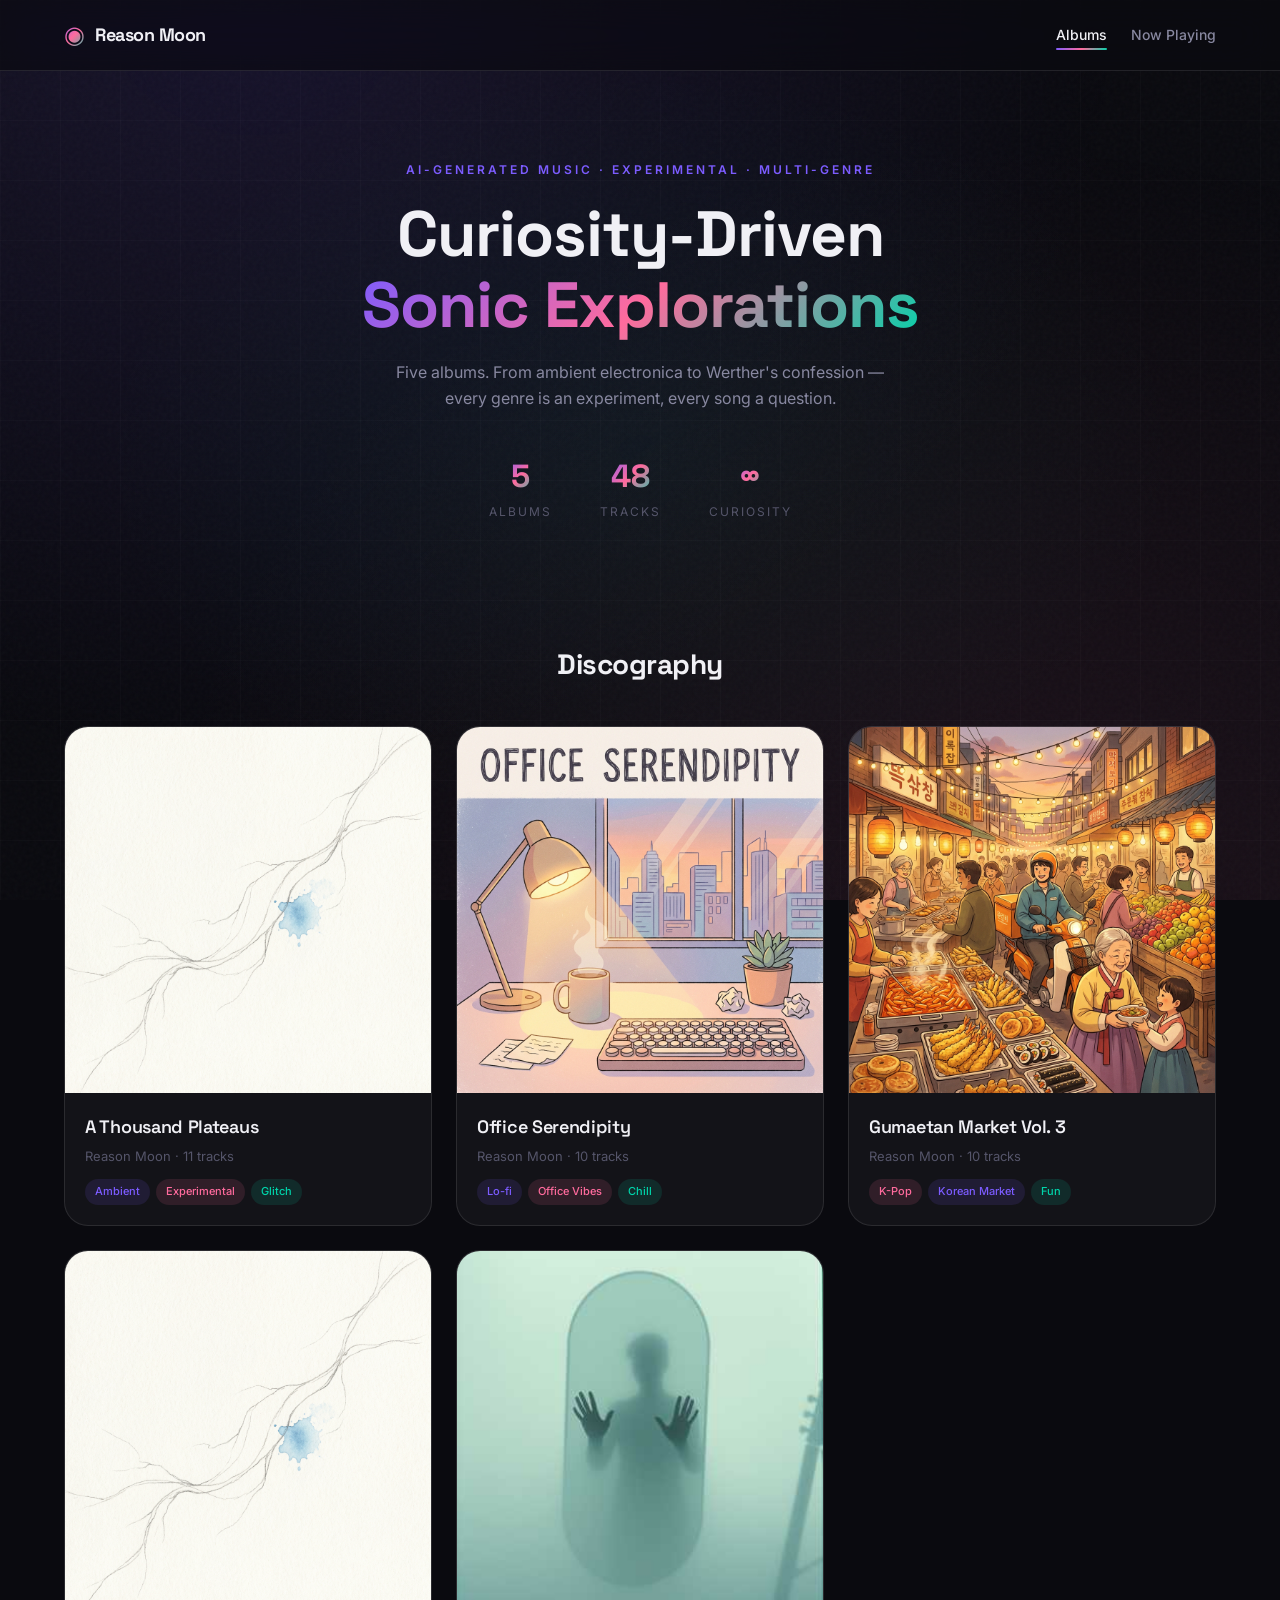
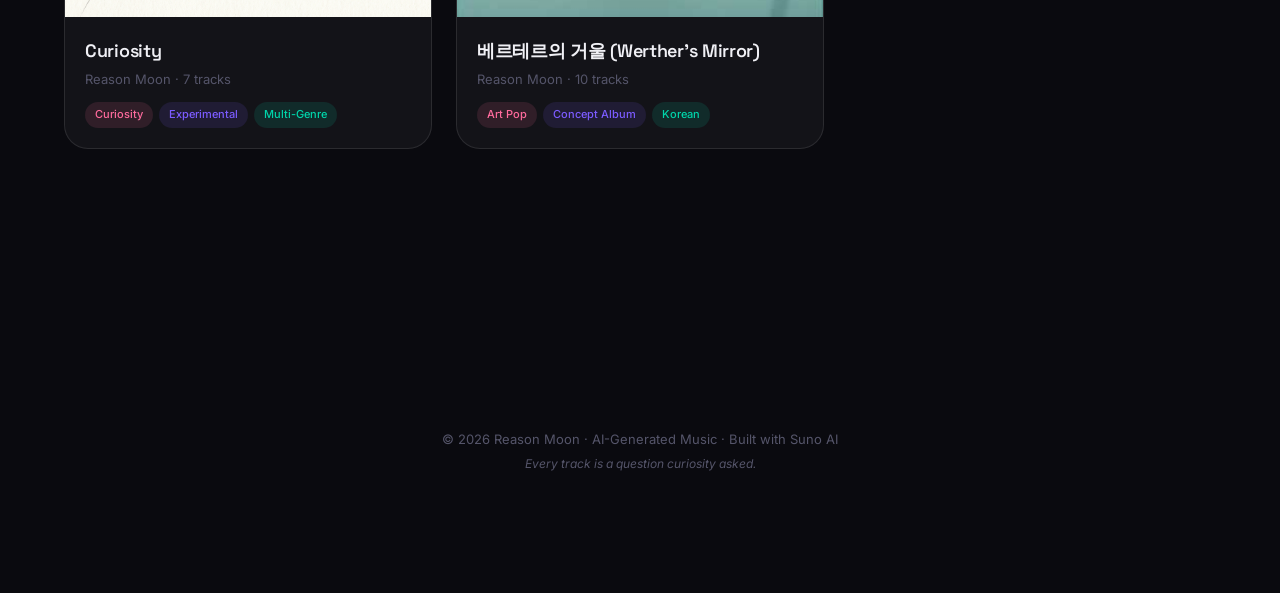
==== commit 9ac63c08: "feat: Add album 5 - 베르테르의 거울 (Werther's Mirror) 10-track concept album - 20 MP3 files (2 versions pe" ====
--- a/index.html
+++ b/index.html
@@ -42,12 +42,12 @@
         <div class="hero-content">
             <p class="hero-tag">AI-Generated Music · Experimental · Multi-Genre</p>
             <h1 class="hero-title">Curiosity-Driven<br><span class="gradient-text">Sonic Explorations</span></h1>
-            <p class="hero-desc">Four albums. From ambient electronica to K-pop chaos — every genre is an experiment,
+            <p class="hero-desc">Five albums. From ambient electronica to Werther's confession — every genre is an experiment,
                 every song a question.</p>
             <div class="hero-stats">
-                <div class="stat"><span class="stat-num" id="album-count">3</span><span class="stat-label">Albums</span>
+                <div class="stat"><span class="stat-num" id="album-count">5</span><span class="stat-label">Albums</span>
                 </div>
-                <div class="stat"><span class="stat-num" id="track-count">30</span><span
+                <div class="stat"><span class="stat-num" id="track-count">50</span><span
                         class="stat-label">Tracks</span></div>
                 <div class="stat"><span class="stat-num">∞</span><span class="stat-label">Curiosity</span></div>
             </div>
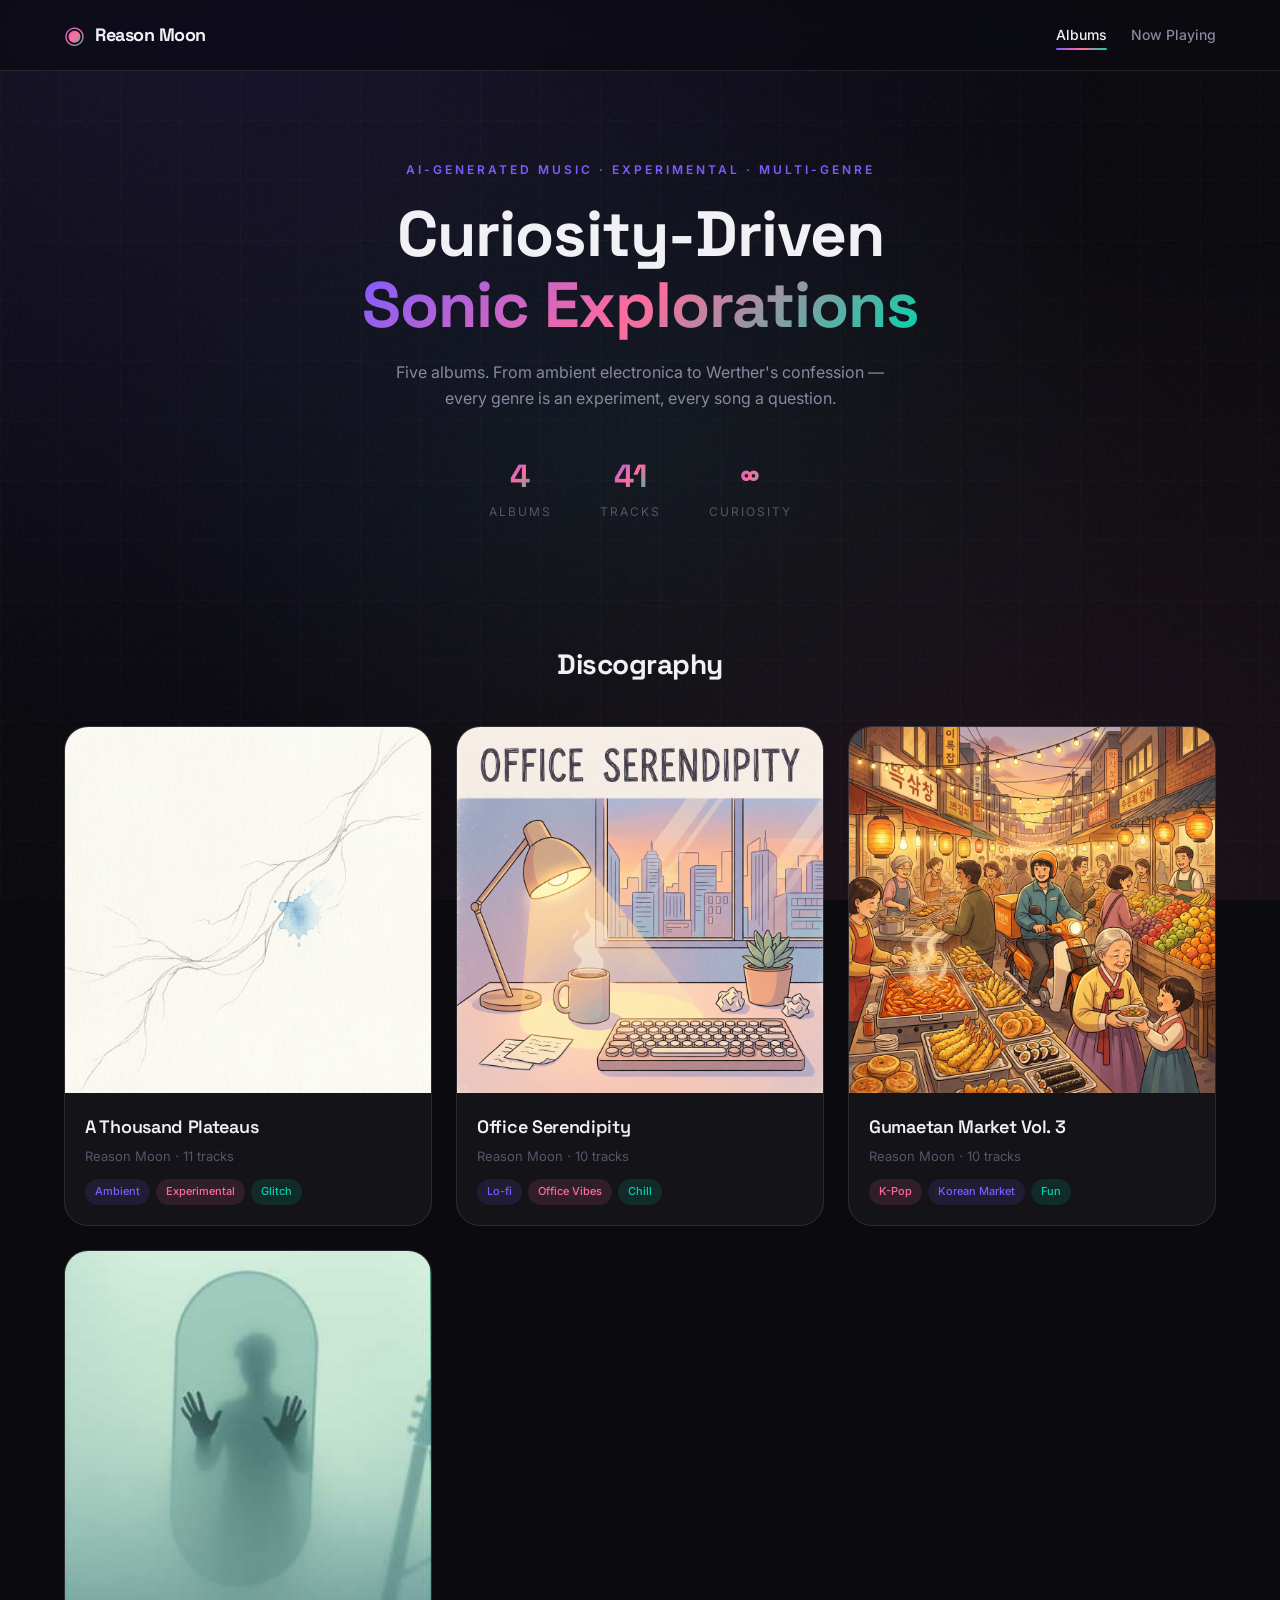
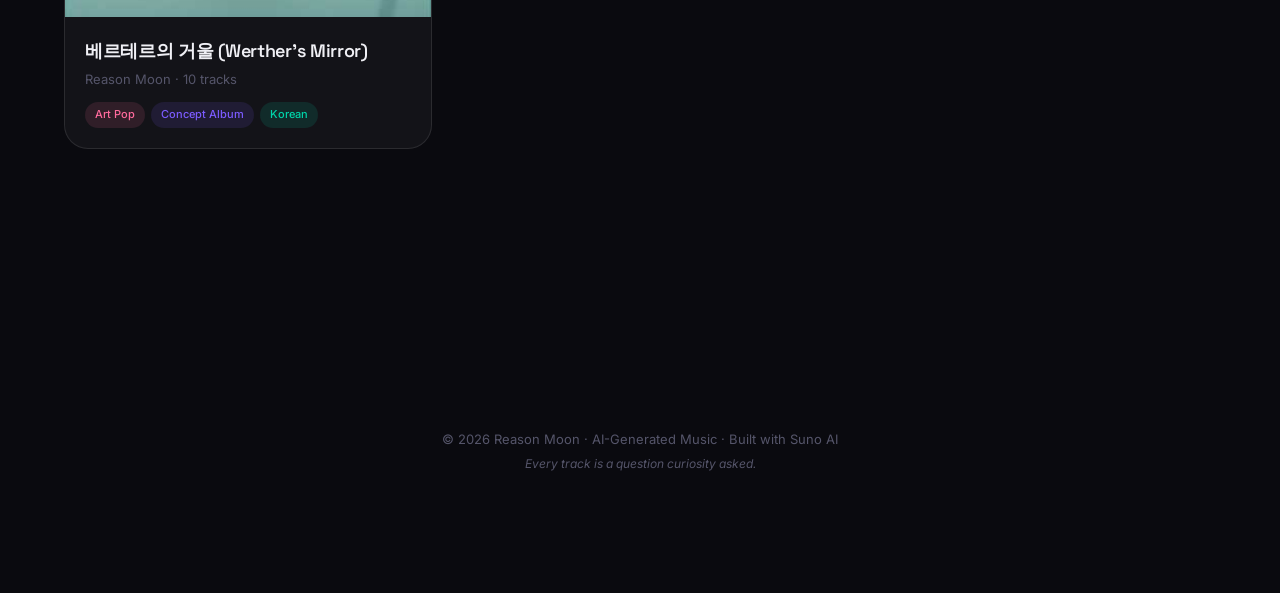
==== commit 9633e622: "chore: Remove Album 4 (Curiosity) and associated assets to reduce repo size for optimized deployment" ====
--- a/index.html
+++ b/index.html
@@ -45,9 +45,9 @@
             <p class="hero-desc">Five albums. From ambient electronica to Werther's confession — every genre is an experiment,
                 every song a question.</p>
             <div class="hero-stats">
-                <div class="stat"><span class="stat-num" id="album-count">5</span><span class="stat-label">Albums</span>
+                <div class="stat"><span class="stat-num" id="album-count">4</span><span class="stat-label">Albums</span>
                 </div>
-                <div class="stat"><span class="stat-num" id="track-count">50</span><span
+                <div class="stat"><span class="stat-num" id="track-count">41</span><span
                         class="stat-label">Tracks</span></div>
                 <div class="stat"><span class="stat-num">∞</span><span class="stat-label">Curiosity</span></div>
             </div>
